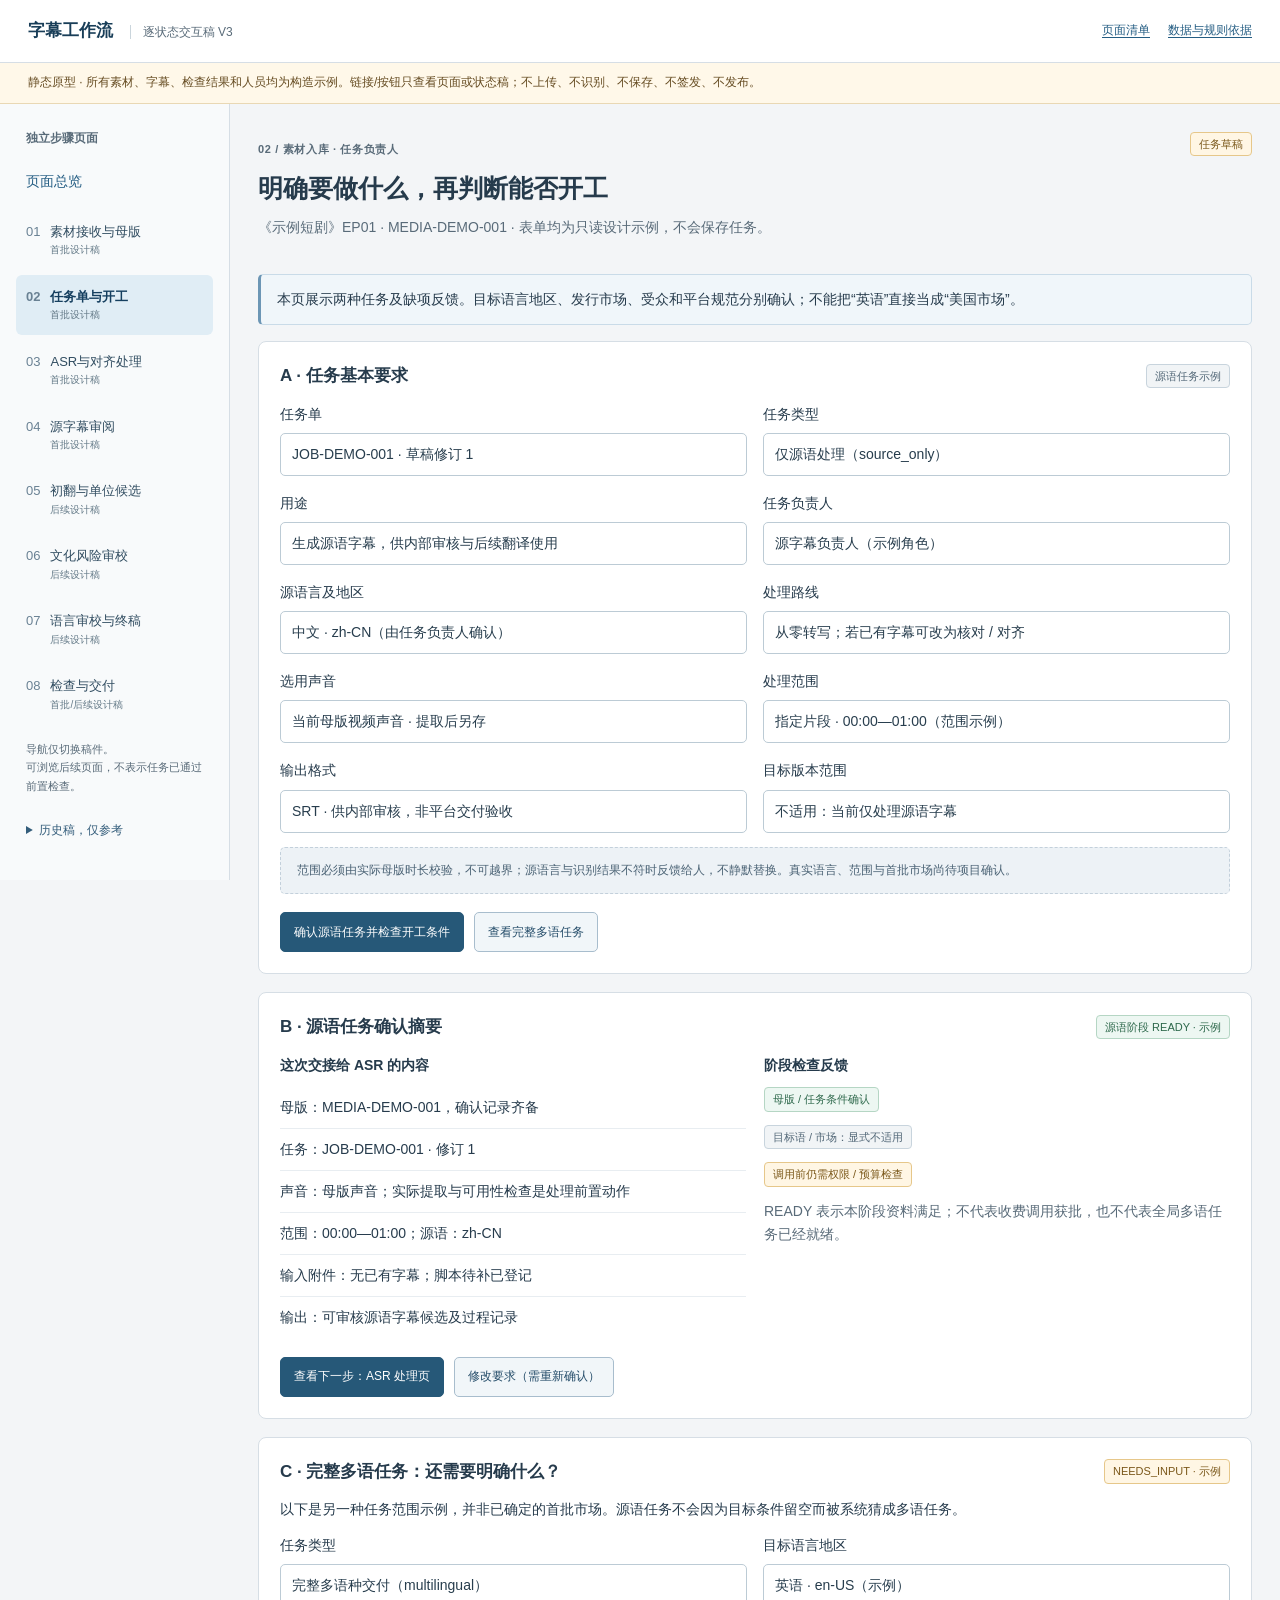
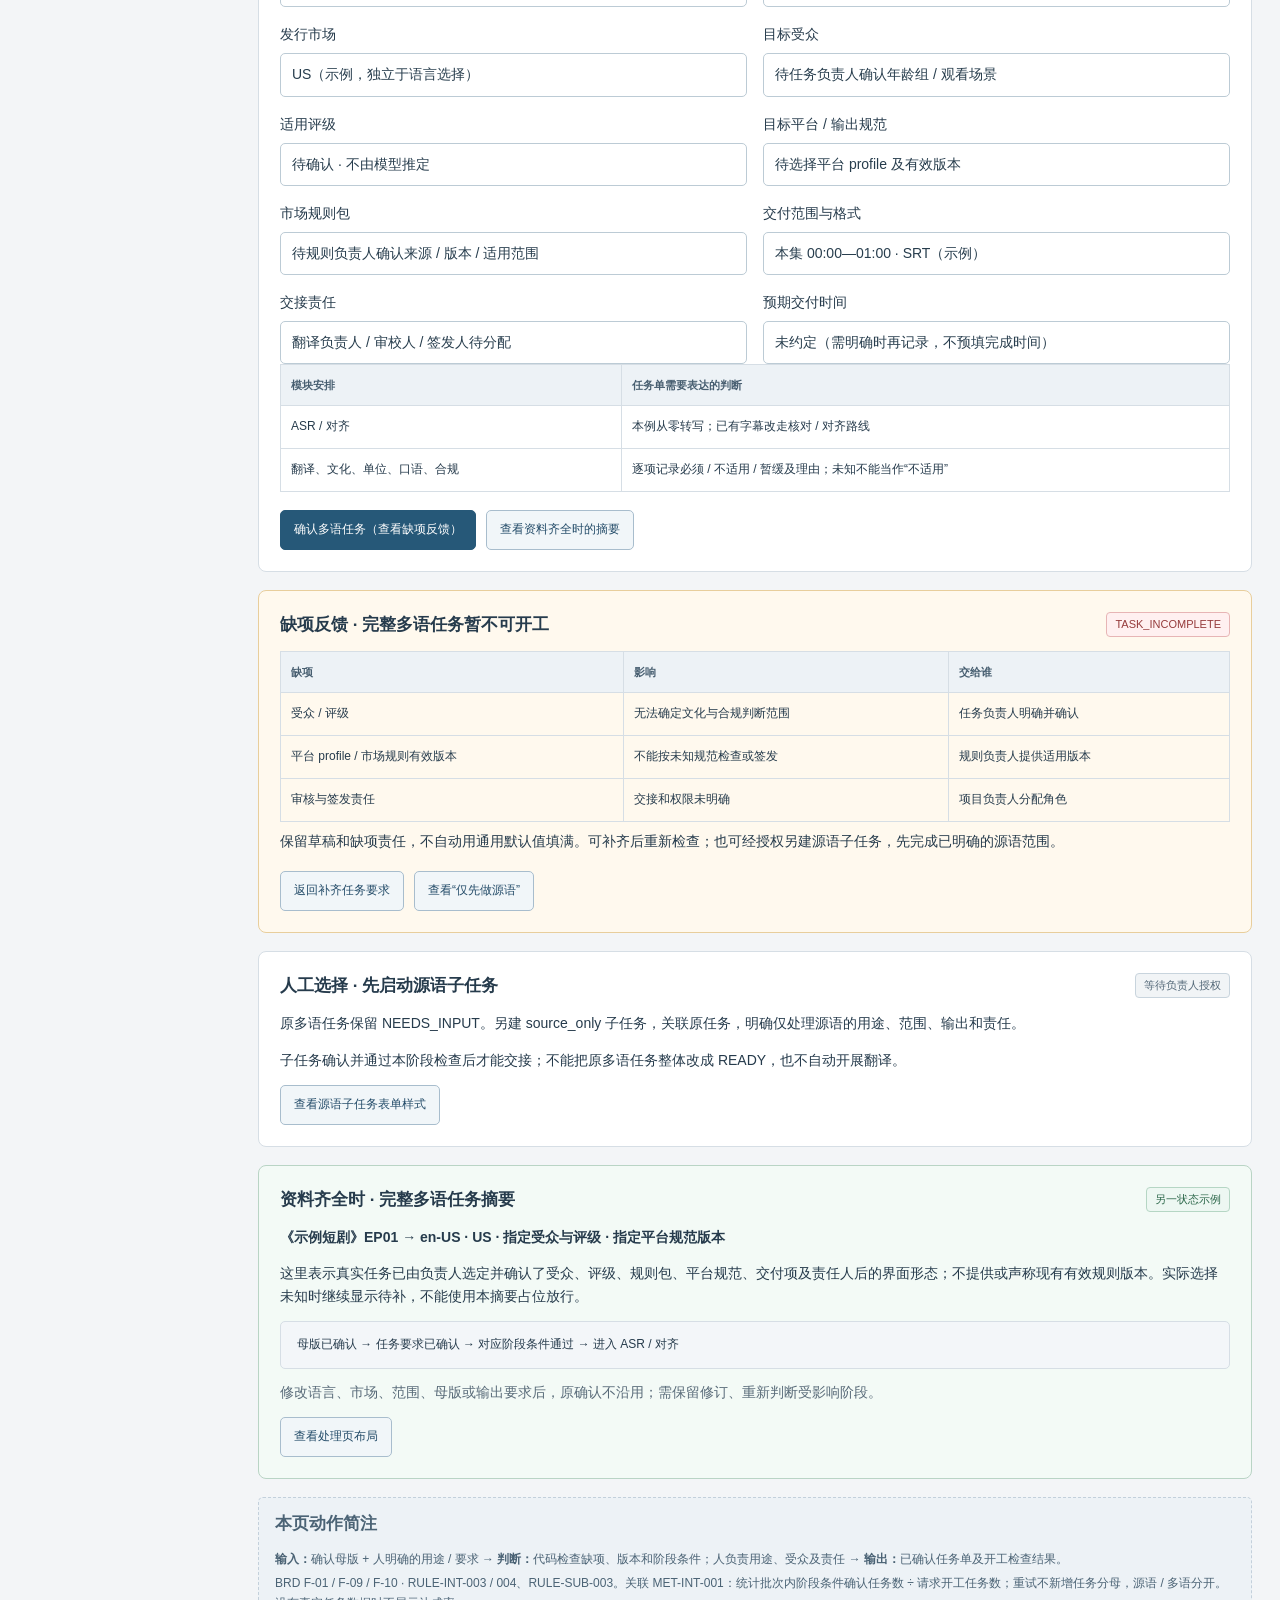
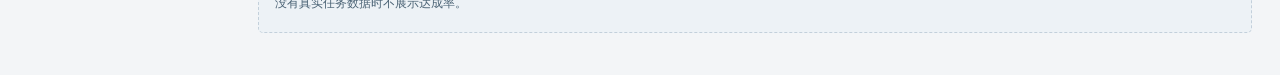
==== docs/02-prototype/pages/02-task.html @ c63a13be "docs: save subtitle workflow design and V3 prototypes" ====
<!doctype html>
<html lang="zh-CN">
<head><meta charset="utf-8"><meta name="viewport" content="width=device-width,initial-scale=1"><title>02 任务单 · 字幕协作台原型</title><link rel="stylesheet" href="wireframe.css"><script src="wireframe.js" defer></script></head>
<body data-step="2"><header id="siteHeader"></header><div class="app-layout"><aside id="stepNav"></aside><main>
<div class="page-head"><div><p class="eyebrow">02 / 素材入库 · 任务负责人</p><h1>明确要做什么，再判断能否开工</h1><p class="muted">《示例短剧》EP01 · MEDIA-DEMO-001 · 表单均为只读设计示例，不会保存任务。</p></div><span class="tag tag-warn">任务草稿</span></div>
<div class="callout">本页展示两种任务及缺项反馈。目标语言地区、发行市场、受众和平台规范分别确认；不能把“英语”直接当成“美国市场”。</div>
<section class="panel" id="source-task"><div class="panel-head"><h2>A · 任务基本要求</h2><span class="tag tag-neutral">源语任务示例</span></div>
<div class="field-grid">
<label class="field">任务单<input value="JOB-DEMO-001 · 草稿修订 1" readonly></label><label class="field">任务类型<input value="仅源语处理（source_only）" readonly></label>
<label class="field">用途<input value="生成源语字幕，供内部审核与后续翻译使用" readonly></label><label class="field">任务负责人<input value="源字幕负责人（示例角色）" readonly></label>
<label class="field">源语言及地区<input value="中文 · zh-CN（由任务负责人确认）" readonly></label><label class="field">处理路线<input value="从零转写；若已有字幕可改为核对 / 对齐" readonly></label>
<label class="field">选用声音<input value="当前母版视频声音 · 提取后另存" readonly></label><label class="field">处理范围<input value="指定片段 · 00:00—01:00（范围示例）" readonly></label>
<label class="field">输出格式<input value="SRT · 供内部审核，非平台交付验收" readonly></label><label class="field">目标版本范围<input value="不适用：当前仅处理源语字幕" readonly></label>
</div>
<p class="side-note">范围必须由实际母版时长校验，不可越界；源语言与识别结果不符时反馈给人，不静默替换。真实语言、范围与首批市场尚待项目确认。</p>
<div class="form-actions"><a class="button primary" href="#source-ready">确认源语任务并检查开工条件</a><a class="button secondary" href="#multilingual">查看完整多语任务</a></div>
</section>
<section class="panel" id="source-ready"><div class="panel-head"><h2>B · 源语任务确认摘要</h2><span class="tag tag-ok">源语阶段 READY · 示例</span></div>
<div class="grid-two"><div><h3>这次交接给 ASR 的内容</h3><ul class="check-list"><li>母版：MEDIA-DEMO-001，确认记录齐备</li><li>任务：JOB-DEMO-001 · 修订 1</li><li>声音：母版声音；实际提取与可用性检查是处理前置动作</li><li>范围：00:00—01:00；源语：zh-CN</li><li>输入附件：无已有字幕；脚本待补已登记</li><li>输出：可审核源语字幕候选及过程记录</li></ul></div>
<div><h3>阶段检查反馈</h3><p><span class="tag tag-ok">母版 / 任务条件确认</span></p><p><span class="tag tag-neutral">目标语 / 市场：显式不适用</span></p><p><span class="tag tag-warn">调用前仍需权限 / 预算检查</span></p><p class="muted">READY 表示本阶段资料满足；不代表收费调用获批，也不代表全局多语任务已经就绪。</p></div></div>
<div class="form-actions"><a class="button primary" href="03-processing.html">查看下一步：ASR 处理页</a><a class="button secondary" href="#source-task">修改要求（需重新确认）</a></div>
</section>
<section class="panel" id="multilingual"><div class="panel-head"><h2>C · 完整多语任务：还需要明确什么？</h2><span class="tag tag-warn">NEEDS_INPUT · 示例</span></div>
<p>以下是另一种任务范围示例，并非已确定的首批市场。源语任务不会因为目标条件留空而被系统猜成多语任务。</p>
<div class="field-grid">
<label class="field">任务类型<input value="完整多语种交付（multilingual）" readonly></label><label class="field">目标语言地区<input value="英语 · en-US（示例）" readonly></label>
<label class="field">发行市场<input value="US（示例，独立于语言选择）" readonly></label><label class="field">目标受众<input value="待任务负责人确认年龄组 / 观看场景" readonly></label>
<label class="field">适用评级<input value="待确认 · 不由模型推定" readonly></label><label class="field">目标平台 / 输出规范<input value="待选择平台 profile 及有效版本" readonly></label>
<label class="field">市场规则包<input value="待规则负责人确认来源 / 版本 / 适用范围" readonly></label><label class="field">交付范围与格式<input value="本集 00:00—01:00 · SRT（示例）" readonly></label>
<label class="field">交接责任<input value="翻译负责人 / 审校人 / 签发人待分配" readonly></label><label class="field">预期交付时间<input value="未约定（需明确时再记录，不预填完成时间）" readonly></label>
</div>
<div class="table-wrap"><table><thead><tr><th>模块安排</th><th>任务单需要表达的判断</th></tr></thead><tbody><tr><td>ASR / 对齐</td><td>本例从零转写；已有字幕改走核对 / 对齐路线</td></tr><tr><td>翻译、文化、单位、口语、合规</td><td>逐项记录必须 / 不适用 / 暂缓及理由；未知不能当作“不适用”</td></tr></tbody></table></div>
<div class="form-actions"><a class="button primary" href="#missing">确认多语任务（查看缺项反馈）</a><a class="button secondary" href="#completed-multilingual">查看资料齐全时的摘要</a></div>
</section>
<section class="panel warning" id="missing"><div class="panel-head"><h2>缺项反馈 · 完整多语任务暂不可开工</h2><span class="tag tag-danger">TASK_INCOMPLETE</span></div>
<div class="table-wrap"><table><thead><tr><th>缺项</th><th>影响</th><th>交给谁</th></tr></thead><tbody><tr><td>受众 / 评级</td><td>无法确定文化与合规判断范围</td><td>任务负责人明确并确认</td></tr><tr><td>平台 profile / 市场规则有效版本</td><td>不能按未知规范检查或签发</td><td>规则负责人提供适用版本</td></tr><tr><td>审核与签发责任</td><td>交接和权限未明确</td><td>项目负责人分配角色</td></tr></tbody></table></div>
<p>保留草稿和缺项责任，不自动用通用默认值填满。可补齐后重新检查；也可经授权另建源语子任务，先完成已明确的源语范围。</p><div class="form-actions"><a class="button secondary" href="#multilingual">返回补齐任务要求</a><a class="button secondary" href="#child-task">查看“仅先做源语”</a></div></section>
<section class="panel" id="child-task"><div class="panel-head"><h2>人工选择 · 先启动源语子任务</h2><span class="tag tag-neutral">等待负责人授权</span></div><p>原多语任务保留 NEEDS_INPUT。另建 source_only 子任务，关联原任务，明确仅处理源语的用途、范围、输出和责任。</p><p>子任务确认并通过本阶段检查后才能交接；不能把原多语任务整体改成 READY，也不自动开展翻译。</p><a class="button secondary" href="#source-task">查看源语子任务表单样式</a></section>
<section class="panel success" id="completed-multilingual"><div class="panel-head"><h2>资料齐全时 · 完整多语任务摘要</h2><span class="tag tag-ok">另一状态示例</span></div>
<p><strong>《示例短剧》EP01 → en-US · US · 指定受众与评级 · 指定平台规范版本</strong></p><p>这里表示真实任务已由负责人选定并确认了受众、评级、规则包、平台规范、交付项及责任人后的界面形态；不提供或声称现有有效规则版本。实际选择未知时继续显示待补，不能使用本摘要占位放行。</p>
<div class="flow-mini">母版已确认 → 任务要求已确认 → 对应阶段条件通过 → 进入 ASR / 对齐</div><p class="muted">修改语言、市场、范围、母版或输出要求后，原确认不沿用；需保留修订、重新判断受影响阶段。</p><a class="button secondary" href="03-processing.html">查看处理页布局</a></section>
<section class="annotation"><h2>本页动作简注</h2><p><strong>输入：</strong>确认母版 + 人明确的用途 / 要求 → <strong>判断：</strong>代码检查缺项、版本和阶段条件；人负责用途、受众及责任 → <strong>输出：</strong>已确认任务单及开工检查结果。</p><p>BRD F-01 / F-09 / F-10 · RULE-INT-003 / 004、RULE-SUB-003。关联 MET-INT-001：统计批次内阶段条件确认任务数 ÷ 请求开工任务数；重试不新增任务分母，源语 / 多语分开。没有真实任务数据时不展示达成率。</p></section>
</main></div></body></html>
---- docs/02-prototype/pages/wireframe.css ----
:root{font-family:"Microsoft YaHei","PingFang SC",sans-serif;color:#263b4c;background:#f3f5f7;line-height:1.65;font-size:14px;--line:#d6dee5;--blue:#265878;--muted:#596b79}
*{box-sizing:border-box}body{margin:0}a{color:#245d83;text-underline-offset:3px}button,input,select,textarea{font:inherit}button,.button{min-height:40px}a:focus-visible,button:focus-visible,input:focus-visible,summary:focus-visible,select:focus-visible{outline:3px solid #4789b5;outline-offset:3px}.topbar{display:flex;align-items:center;justify-content:space-between;gap:16px;padding:17px 28px;background:#fff;border-bottom:1px solid var(--line)}.brand{font-size:17px;font-weight:700;text-decoration:none;color:#193e58}.brand span{font-size:12px;font-weight:400;border-left:1px solid #cad5dc;padding-left:12px;margin-left:12px;color:var(--muted)}.top-links{display:flex;gap:18px;font-size:12px}.prototype-notice{padding:10px 28px;color:#664c22;background:#fff8e9;border-bottom:1px solid #e9d8b4;font-size:12px}.app-layout{display:grid;grid-template-columns:230px minmax(0,1fr);max-width:1600px;margin:auto;min-height:calc(100vh - 110px)}#stepNav{background:#f8fafb;border-right:1px solid var(--line);padding:25px 16px;align-self:start;position:sticky;top:0;max-height:100vh;overflow:auto}.nav-heading{font-size:12px;font-weight:700;color:var(--muted);margin:0 10px 12px}.nav-overview{display:block;padding:9px 10px;margin-bottom:8px;text-decoration:none;border-radius:6px}#stepNav nav{display:grid;gap:5px}#stepNav nav>a{display:flex;gap:10px;padding:11px 10px;border-radius:6px;text-decoration:none;color:#314d61;font-size:13px}#stepNav a[aria-current=page]{background:#e0edf5;color:#153f5f;font-weight:700}.nav-num{font-variant-numeric:tabular-nums;color:#698193}.nav-note{font-size:11px;color:var(--muted);padding:8px 10px}#stepNav small{display:block;color:#637987;font-size:10px;font-weight:400}.history-links{margin:10px;font-size:11px;color:var(--muted)}.history-links a{display:block;margin:8px 0}main{padding:28px;min-width:0}h1{font-size:25px;line-height:1.4;margin:5px 0 10px}h2{font-size:17px;line-height:1.5;margin:0 0 13px}h3{font-size:14px;margin:0 0 10px}h4{font-size:13px;margin:0 0 8px}p{margin:8px 0 13px}.muted,small{color:var(--muted)}.eyebrow{font-size:11px;letter-spacing:.06em;color:#56748a;font-weight:700}.page-head{display:flex;justify-content:space-between;align-items:flex-start;gap:16px;margin-bottom:22px}.page-head p{color:var(--muted);max-width:820px}.panel,.state-card{padding:21px;background:#fff;border:1px solid var(--line);border-radius:8px;margin-bottom:18px;min-width:0;scroll-margin-top:16px}.panel-head{display:flex;justify-content:space-between;align-items:center;gap:12px;margin-bottom:14px}.panel-head h2,.panel-head h3{margin:0}.grid-two{display:grid;grid-template-columns:repeat(2,minmax(0,1fr));gap:18px}.grid-two>.panel,.grid-two>.state-card{margin-bottom:0}.grid-two{margin-bottom:18px}.review-layout{display:grid;grid-template-columns:minmax(0,1.5fr) minmax(260px,1fr);gap:18px;align-items:start}.field-grid{display:grid;grid-template-columns:repeat(2,minmax(0,1fr));gap:16px}.field{display:grid;gap:7px;min-width:0}.field label,.field>span:first-child{font-size:12px;font-weight:600;color:#465b6a}.field input:not([type=checkbox]):not([type=radio]),.field select,.field textarea{width:100%;min-width:0;padding:9px 11px;border:1px solid #bccbd5;border-radius:5px;background:#fff;color:#273d4d}.field input[readonly],.field input:disabled,.field select:disabled,.field textarea[readonly]{color:#3d5363;background:#f7f9fb;opacity:1}.field small{font-size:11px}.full{grid-column:1/-1}.form-actions{display:flex;flex-wrap:wrap;align-items:center;gap:10px;margin-top:18px}.button,button{display:inline-flex;align-items:center;justify-content:center;padding:8px 13px;border:1px solid #a8bdcd;border-radius:5px;background:#fff;text-decoration:none;color:#244c69;cursor:pointer;font-size:12px}.primary,.button.primary{background:var(--blue);border-color:var(--blue);color:#fff}.secondary,.button.secondary{background:#f1f6f9}.button[aria-disabled=true],button:disabled{cursor:default;background:#edf0f2;color:#74818b;border-color:#d7dfe5}.tag{display:inline-block;padding:3px 8px;border:1px solid #c8d4dd;border-radius:4px;background:#f1f5f8;color:#425d70;font-size:11px;line-height:1.5;white-space:normal}.tag-warn{background:#fff6e4;border-color:#e6c78a;color:#7b581a}.tag-danger{background:#fff0f0;border-color:#e7b5b5;color:#963c3c}.tag-ok{background:#edf7f2;border-color:#b5d6c4;color:#2d684b}.tag-neutral{background:#f1f4f6;color:#536878}.callout{padding:13px 16px;border:1px solid #c9dbe8;border-left:3px solid #6c96b5;background:#f0f6fa;border-radius:5px;margin-bottom:16px}.warning{border-color:#e8ce9c;background:#fff9ee}.danger{border-color:#e4bcbc;background:#fff7f7}.success{border-color:#b9d4c5;background:#f3faf6}.annotation,.side-note{padding:13px 16px;background:#edf2f6;border:1px dashed #c3d0db;border-radius:5px;font-size:12px;color:#4b6375;margin:14px 0}.annotation p,.side-note p{margin:5px 0}.table-wrap{width:100%;overflow:auto}table{border-collapse:collapse;width:100%;font-size:12px}th,td{padding:11px 10px;border:1px solid var(--line);text-align:left;vertical-align:top;overflow-wrap:anywhere}th{background:#edf2f6;color:#475e70;font-size:11px;font-weight:600}td input[type=checkbox]{min-height:18px;min-width:18px}caption{text-align:left;font-weight:600;padding:0 0 9px}.flow-mini{padding:12px 16px;background:#f3f6f9;border:1px solid var(--line);border-radius:5px;font-size:12px;line-height:1.8;margin:12px 0;overflow-wrap:anywhere}.inline-list{display:flex;flex-wrap:wrap;gap:8px 16px;list-style:none;padding:0}.check-list{list-style:none;padding:0;margin:0}.check-list li{padding:9px 0;border-bottom:1px solid #e8edf1}.check-list li:last-child{border-bottom:0}.subtitle-preview{padding:22px 16px;border:1px solid #c1ccd6;background:#edf1f5;border-radius:6px;text-align:center;min-height:120px;display:grid;align-content:center;gap:8px;color:#415868}.subtitle-preview p{margin:0}details{margin:12px 0}summary{cursor:pointer;font-size:12px;color:#345d7b;padding:5px 0}details[open]>summary{margin-bottom:10px}.state-card:target,.panel:target{outline:3px solid #86acc5;outline-offset:3px}.page-cards{display:grid;grid-template-columns:repeat(2,minmax(0,1fr));gap:16px}.page-card{border:1px solid var(--line);border-radius:7px;background:#fff;padding:18px;display:block;text-decoration:none;color:inherit}.page-card:hover{border-color:#7299b4}.page-card h2{margin:8px 0;font-size:16px}.page-card p{font-size:12px;color:var(--muted);margin-bottom:0}.page-card .num{font-size:11px;color:#52738c}.scope-label{font-size:11px;color:#61788b}.bottom-nav{display:flex;justify-content:space-between;flex-wrap:wrap;gap:10px;margin-top:22px}.screen-label{font-size:11px;font-weight:700;color:#6b7e8d;letter-spacing:.04em}pre,code{overflow-wrap:anywhere}pre{white-space:pre-wrap}
@media(max-width:1050px){.review-layout{grid-template-columns:1fr}.app-layout{grid-template-columns:205px minmax(0,1fr)}main{padding:22px}.page-head{flex-direction:column}}
@media(max-width:760px){.app-layout{grid-template-columns:1fr}#stepNav{position:static;max-height:none;border-right:0;border-bottom:1px solid var(--line);padding:14px 16px}#stepNav nav{grid-template-columns:repeat(2,minmax(0,1fr))}#stepNav nav>a{padding:8px;font-size:11px}#stepNav .nav-note,.history-links{display:none}.nav-overview{font-size:12px;padding:5px 8px}.nav-heading{margin-bottom:5px}main{padding:20px 15px}.topbar{padding:14px 16px;align-items:flex-start}.brand{font-size:14px}.brand span{display:block;border:0;padding:0;margin:4px 0 0;font-size:11px}.top-links{font-size:10px;gap:10px}.prototype-notice{padding:10px 16px;font-size:11px}.grid-two,.field-grid,.page-cards{grid-template-columns:1fr}.panel,.state-card{padding:16px}h1{font-size:23px}.panel-head{align-items:flex-start;flex-direction:column}.button,button{min-height:44px}.full{grid-column:auto}table{min-width:520px}.table-wrap{overscroll-behavior-x:contain}th,td{padding:9px}.page-head{gap:6px}}

/* 独立页面也允许页头直接使用段落/标题；避免标题被挤成横向三列。 */
.page-head{display:block}.page-head:has(>div){display:flex}.upload-zone{border:1px dashed #8ba8bc;border-radius:6px;padding:24px 16px;background:#f7fafc;text-align:center;margin:12px 0}.upload-zone p{margin:8px 0}.upload-zone .button{display:inline-flex}
@media(max-width:760px){.page-head:has(>div){display:block}}
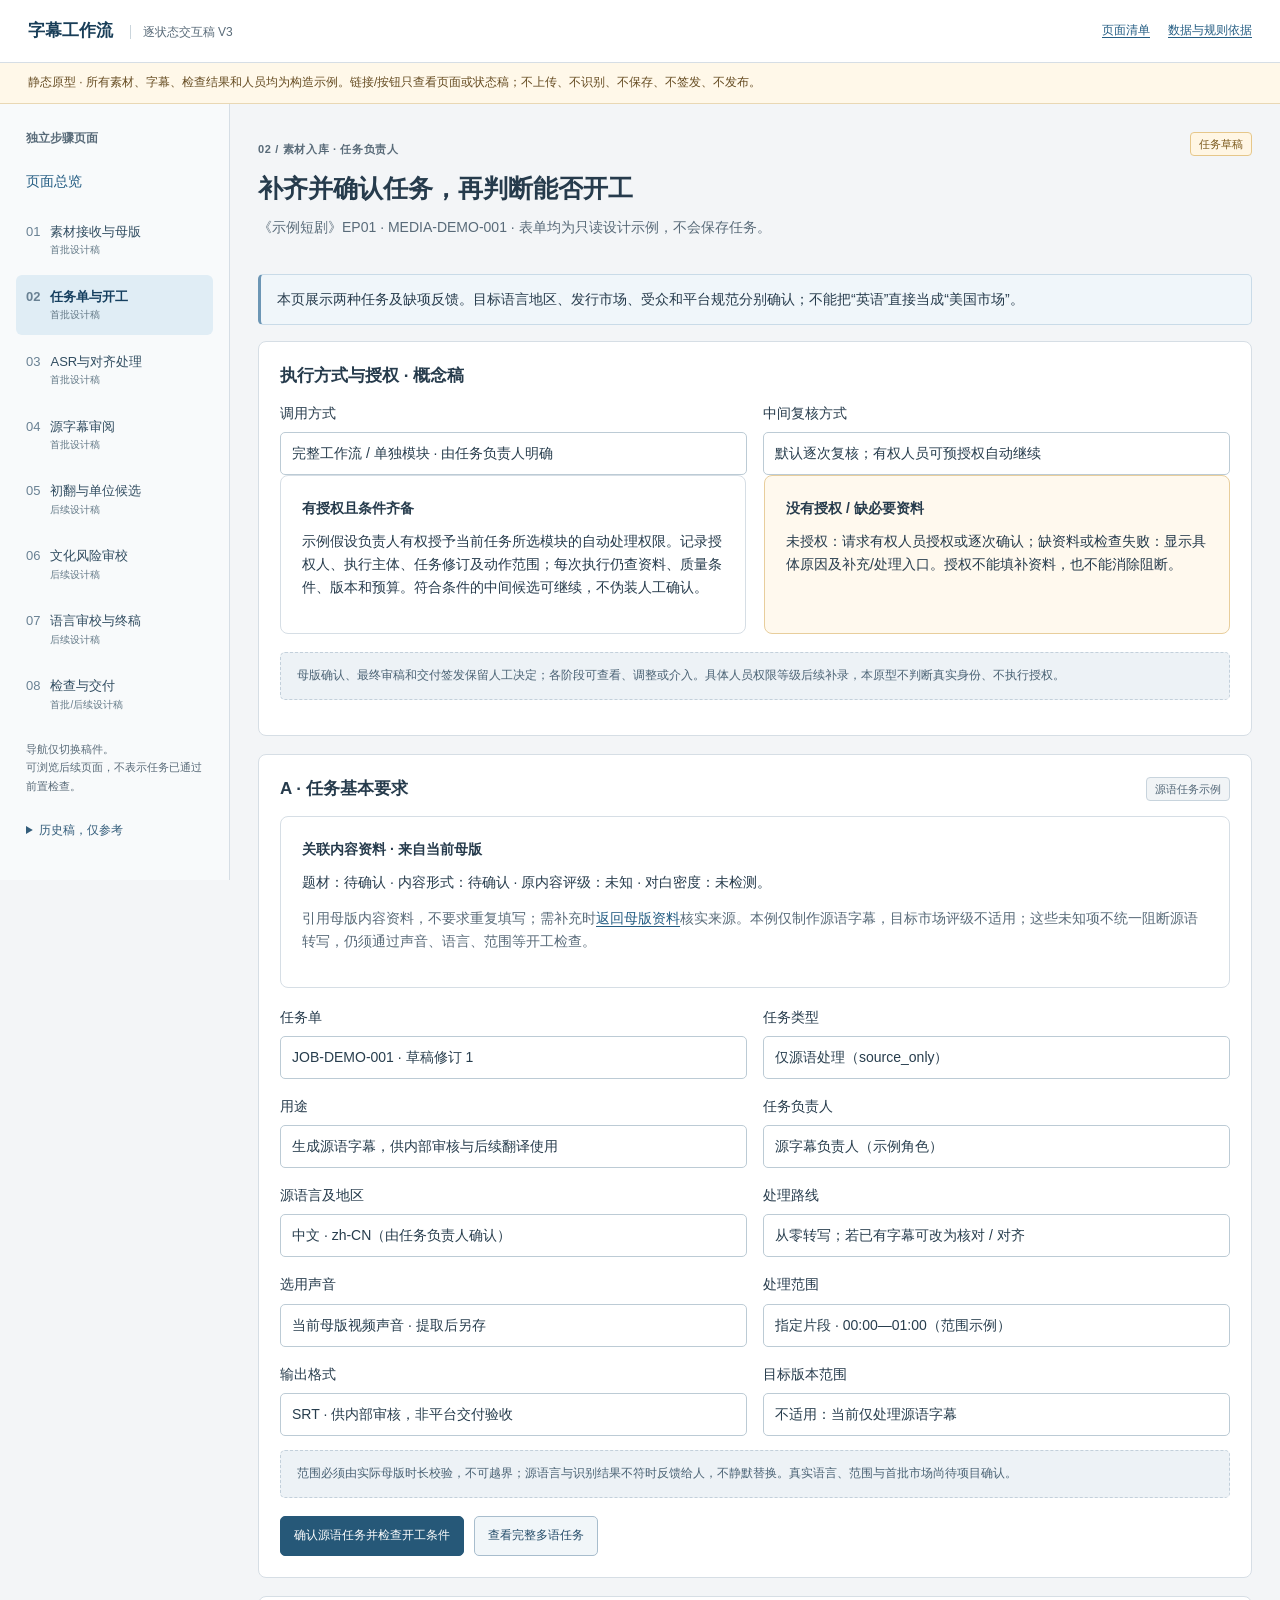
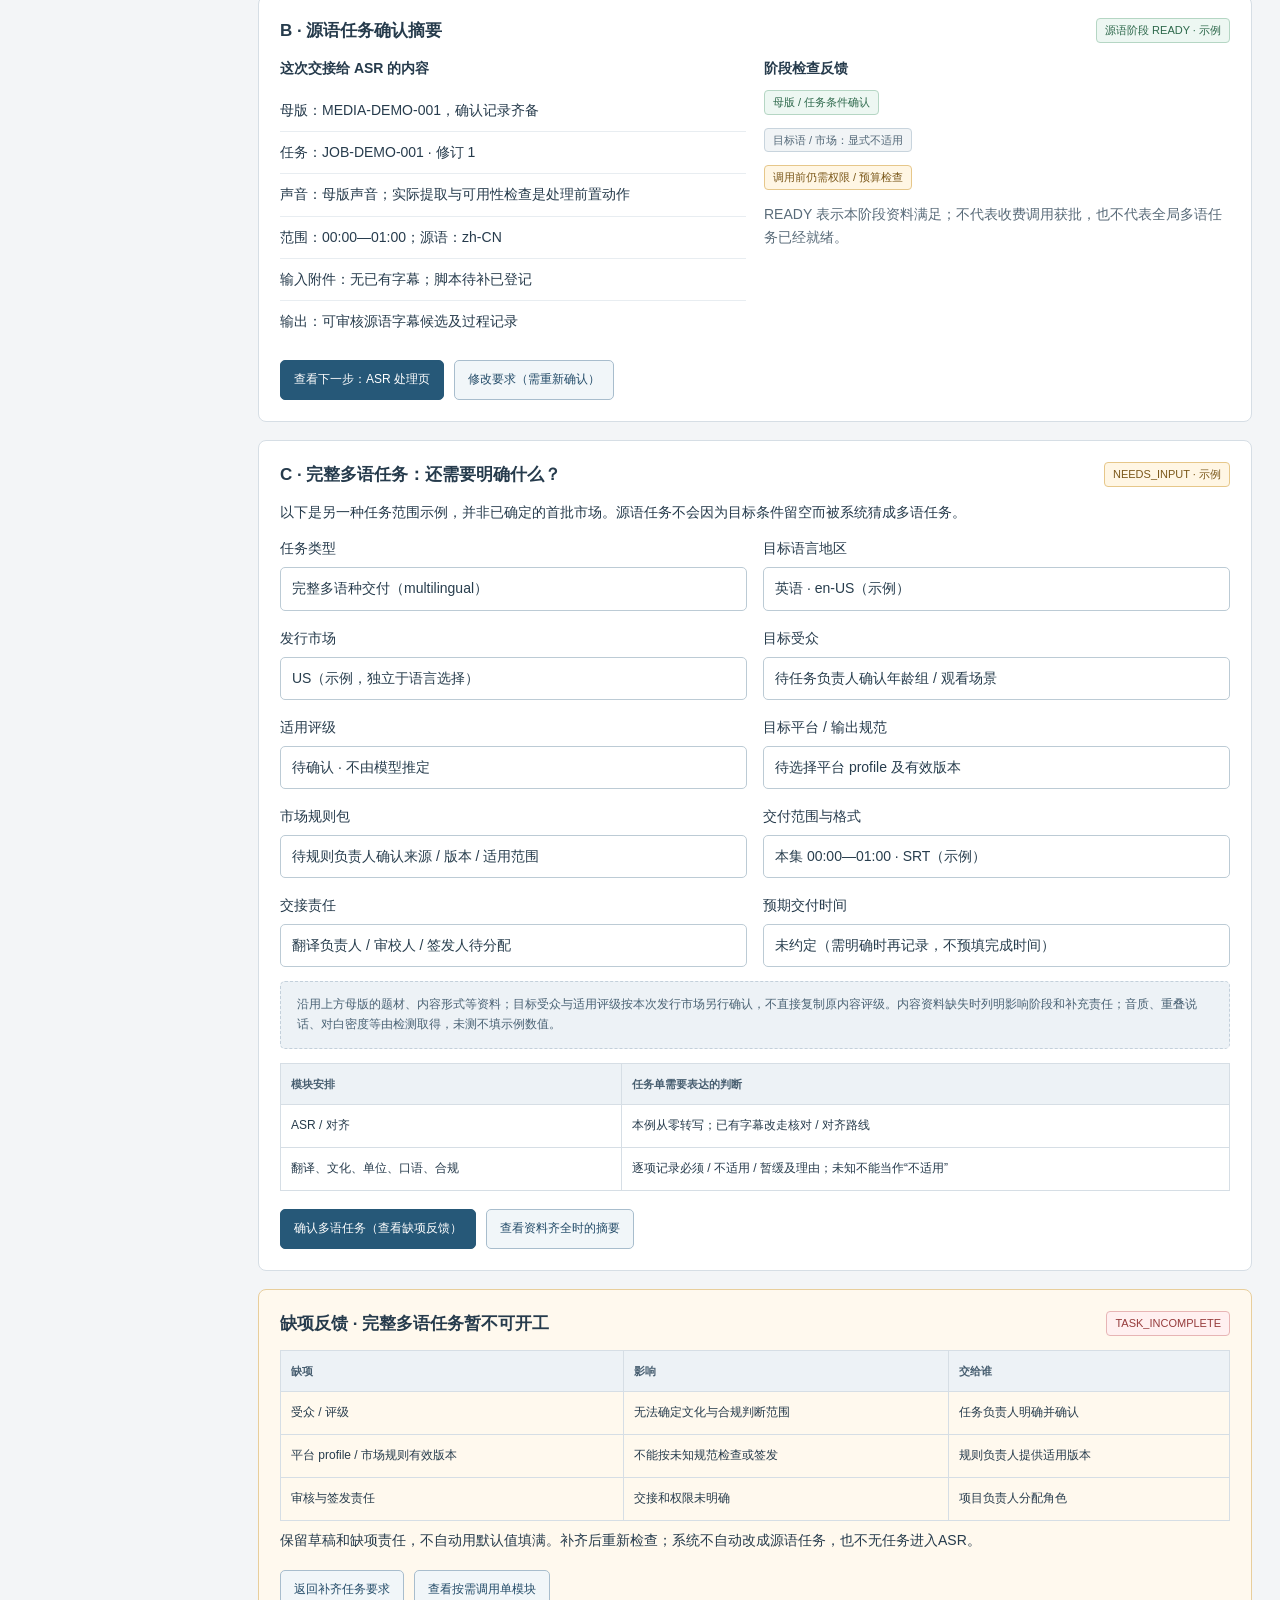
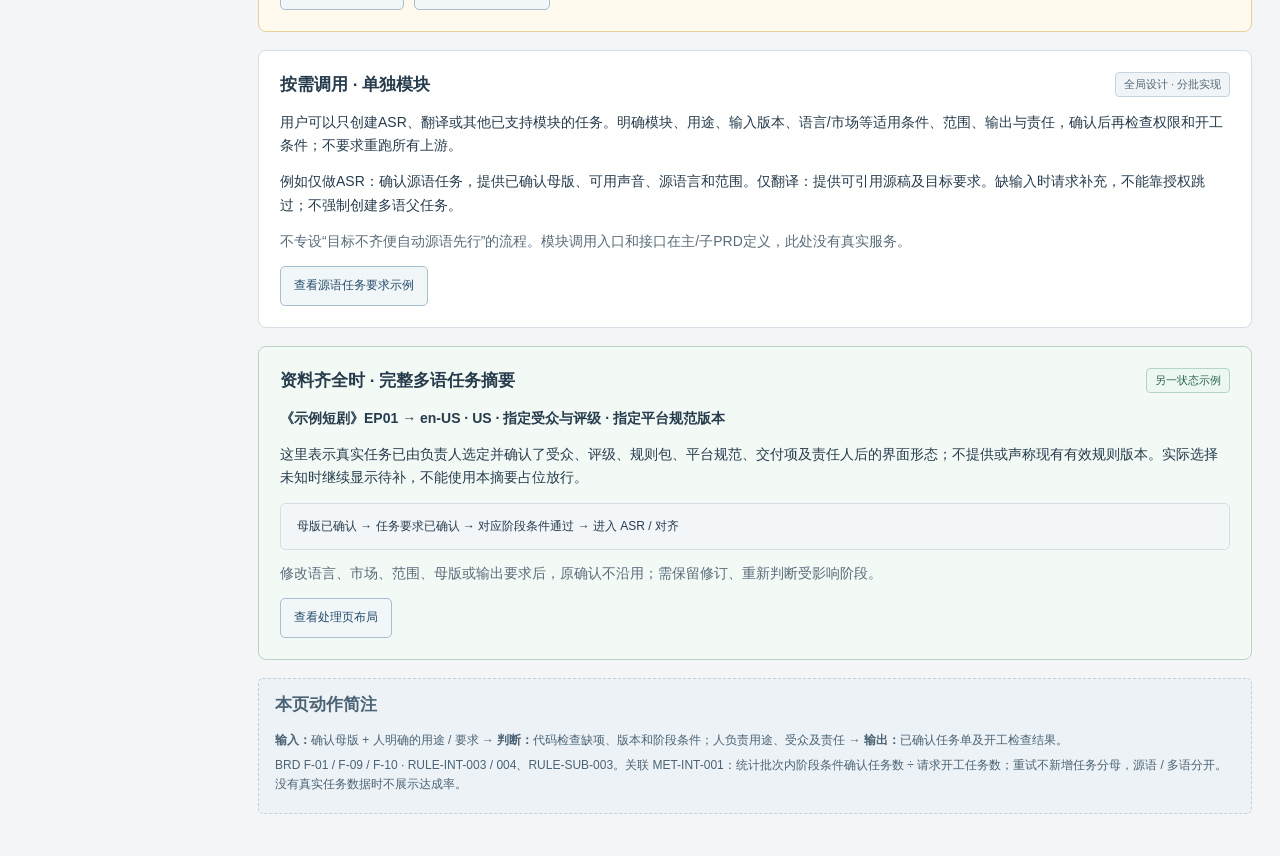
==== commit 49a974d3: "docs: 完善字幕工作流PRD、实施计划与测试设计" ====
--- a/docs/02-prototype/pages/02-task.html
+++ b/docs/02-prototype/pages/02-task.html
@@ -2,9 +2,11 @@
 <html lang="zh-CN">
 <head><meta charset="utf-8"><meta name="viewport" content="width=device-width,initial-scale=1"><title>02 任务单 · 字幕协作台原型</title><link rel="stylesheet" href="wireframe.css"><script src="wireframe.js" defer></script></head>
 <body data-step="2"><header id="siteHeader"></header><div class="app-layout"><aside id="stepNav"></aside><main>
-<div class="page-head"><div><p class="eyebrow">02 / 素材入库 · 任务负责人</p><h1>明确要做什么，再判断能否开工</h1><p class="muted">《示例短剧》EP01 · MEDIA-DEMO-001 · 表单均为只读设计示例，不会保存任务。</p></div><span class="tag tag-warn">任务草稿</span></div>
+<div class="page-head"><div><p class="eyebrow">02 / 素材入库 · 任务负责人</p><h1>补齐并确认任务，再判断能否开工</h1><p class="muted">《示例短剧》EP01 · MEDIA-DEMO-001 · 表单均为只读设计示例，不会保存任务。</p></div><span class="tag tag-warn">任务草稿</span></div>
 <div class="callout">本页展示两种任务及缺项反馈。目标语言地区、发行市场、受众和平台规范分别确认；不能把“英语”直接当成“美国市场”。</div>
+<section class="panel" id="authorization"><h2>执行方式与授权 · 概念稿</h2><div class="field-grid"><label class="field">调用方式<input value="完整工作流 / 单独模块 · 由任务负责人明确" readonly></label><label class="field">中间复核方式<input value="默认逐次复核；有权人员可预授权自动继续" readonly></label></div><div class="grid-two"><div class="state-card"><h3>有授权且条件齐备</h3><p>示例假设负责人有权授予当前任务所选模块的自动处理权限。记录授权人、执行主体、任务修订及动作范围；每次执行仍查资料、质量条件、版本和预算。符合条件的中间候选可继续，不伪装人工确认。</p></div><div class="state-card warning"><h3>没有授权 / 缺必要资料</h3><p>未授权：请求有权人员授权或逐次确认；缺资料或检查失败：显示具体原因及补充/处理入口。授权不能填补资料，也不能消除阻断。</p></div></div><p class="side-note">母版确认、最终审稿和交付签发保留人工决定；各阶段可查看、调整或介入。具体人员权限等级后续补录，本原型不判断真实身份、不执行授权。</p></section>
 <section class="panel" id="source-task"><div class="panel-head"><h2>A · 任务基本要求</h2><span class="tag tag-neutral">源语任务示例</span></div>
+<div class="state-card"><h3>关联内容资料 · 来自当前母版</h3><p>题材：待确认 · 内容形式：待确认 · 原内容评级：未知 · 对白密度：未检测。</p><p class="muted">引用母版内容资料，不要求重复填写；需补充时<a href="01-intake.html#master">返回母版资料</a>核实来源。本例仅制作源语字幕，目标市场评级不适用；这些未知项不统一阻断源语转写，仍须通过声音、语言、范围等开工检查。</p></div>
 <div class="field-grid">
 <label class="field">任务单<input value="JOB-DEMO-001 · 草稿修订 1" readonly></label><label class="field">任务类型<input value="仅源语处理（source_only）" readonly></label>
 <label class="field">用途<input value="生成源语字幕，供内部审核与后续翻译使用" readonly></label><label class="field">任务负责人<input value="源字幕负责人（示例角色）" readonly></label>
@@ -29,13 +31,14 @@
 <label class="field">市场规则包<input value="待规则负责人确认来源 / 版本 / 适用范围" readonly></label><label class="field">交付范围与格式<input value="本集 00:00—01:00 · SRT（示例）" readonly></label>
 <label class="field">交接责任<input value="翻译负责人 / 审校人 / 签发人待分配" readonly></label><label class="field">预期交付时间<input value="未约定（需明确时再记录，不预填完成时间）" readonly></label>
 </div>
+<p class="side-note">沿用上方母版的题材、内容形式等资料；目标受众与适用评级按本次发行市场另行确认，不直接复制原内容评级。内容资料缺失时列明影响阶段和补充责任；音质、重叠说话、对白密度等由检测取得，未测不填示例数值。</p>
 <div class="table-wrap"><table><thead><tr><th>模块安排</th><th>任务单需要表达的判断</th></tr></thead><tbody><tr><td>ASR / 对齐</td><td>本例从零转写；已有字幕改走核对 / 对齐路线</td></tr><tr><td>翻译、文化、单位、口语、合规</td><td>逐项记录必须 / 不适用 / 暂缓及理由；未知不能当作“不适用”</td></tr></tbody></table></div>
 <div class="form-actions"><a class="button primary" href="#missing">确认多语任务（查看缺项反馈）</a><a class="button secondary" href="#completed-multilingual">查看资料齐全时的摘要</a></div>
 </section>
 <section class="panel warning" id="missing"><div class="panel-head"><h2>缺项反馈 · 完整多语任务暂不可开工</h2><span class="tag tag-danger">TASK_INCOMPLETE</span></div>
 <div class="table-wrap"><table><thead><tr><th>缺项</th><th>影响</th><th>交给谁</th></tr></thead><tbody><tr><td>受众 / 评级</td><td>无法确定文化与合规判断范围</td><td>任务负责人明确并确认</td></tr><tr><td>平台 profile / 市场规则有效版本</td><td>不能按未知规范检查或签发</td><td>规则负责人提供适用版本</td></tr><tr><td>审核与签发责任</td><td>交接和权限未明确</td><td>项目负责人分配角色</td></tr></tbody></table></div>
-<p>保留草稿和缺项责任，不自动用通用默认值填满。可补齐后重新检查；也可经授权另建源语子任务，先完成已明确的源语范围。</p><div class="form-actions"><a class="button secondary" href="#multilingual">返回补齐任务要求</a><a class="button secondary" href="#child-task">查看“仅先做源语”</a></div></section>
-<section class="panel" id="child-task"><div class="panel-head"><h2>人工选择 · 先启动源语子任务</h2><span class="tag tag-neutral">等待负责人授权</span></div><p>原多语任务保留 NEEDS_INPUT。另建 source_only 子任务，关联原任务，明确仅处理源语的用途、范围、输出和责任。</p><p>子任务确认并通过本阶段检查后才能交接；不能把原多语任务整体改成 READY，也不自动开展翻译。</p><a class="button secondary" href="#source-task">查看源语子任务表单样式</a></section>
+<p>保留草稿和缺项责任，不自动用默认值填满。补齐后重新检查；系统不自动改成源语任务，也不无任务进入ASR。</p><div class="form-actions"><a class="button secondary" href="#multilingual">返回补齐任务要求</a><a class="button secondary" href="#module-task">查看按需调用单模块</a></div></section>
+<section class="panel" id="module-task"><div class="panel-head"><h2>按需调用 · 单独模块</h2><span class="tag tag-neutral">全局设计 · 分批实现</span></div><p>用户可以只创建ASR、翻译或其他已支持模块的任务。明确模块、用途、输入版本、语言/市场等适用条件、范围、输出与责任，确认后再检查权限和开工条件；不要求重跑所有上游。</p><p>例如仅做ASR：确认源语任务，提供已确认母版、可用声音、源语言和范围。仅翻译：提供可引用源稿及目标要求。缺输入时请求补充，不能靠授权跳过；不强制创建多语父任务。</p><p class="muted">不专设“目标不齐便自动源语先行”的流程。模块调用入口和接口在主/子PRD定义，此处没有真实服务。</p><a class="button secondary" href="#source-task">查看源语任务要求示例</a></section>
 <section class="panel success" id="completed-multilingual"><div class="panel-head"><h2>资料齐全时 · 完整多语任务摘要</h2><span class="tag tag-ok">另一状态示例</span></div>
 <p><strong>《示例短剧》EP01 → en-US · US · 指定受众与评级 · 指定平台规范版本</strong></p><p>这里表示真实任务已由负责人选定并确认了受众、评级、规则包、平台规范、交付项及责任人后的界面形态；不提供或声称现有有效规则版本。实际选择未知时继续显示待补，不能使用本摘要占位放行。</p>
 <div class="flow-mini">母版已确认 → 任务要求已确认 → 对应阶段条件通过 → 进入 ASR / 对齐</div><p class="muted">修改语言、市场、范围、母版或输出要求后，原确认不沿用；需保留修订、重新判断受影响阶段。</p><a class="button secondary" href="03-processing.html">查看处理页布局</a></section>
